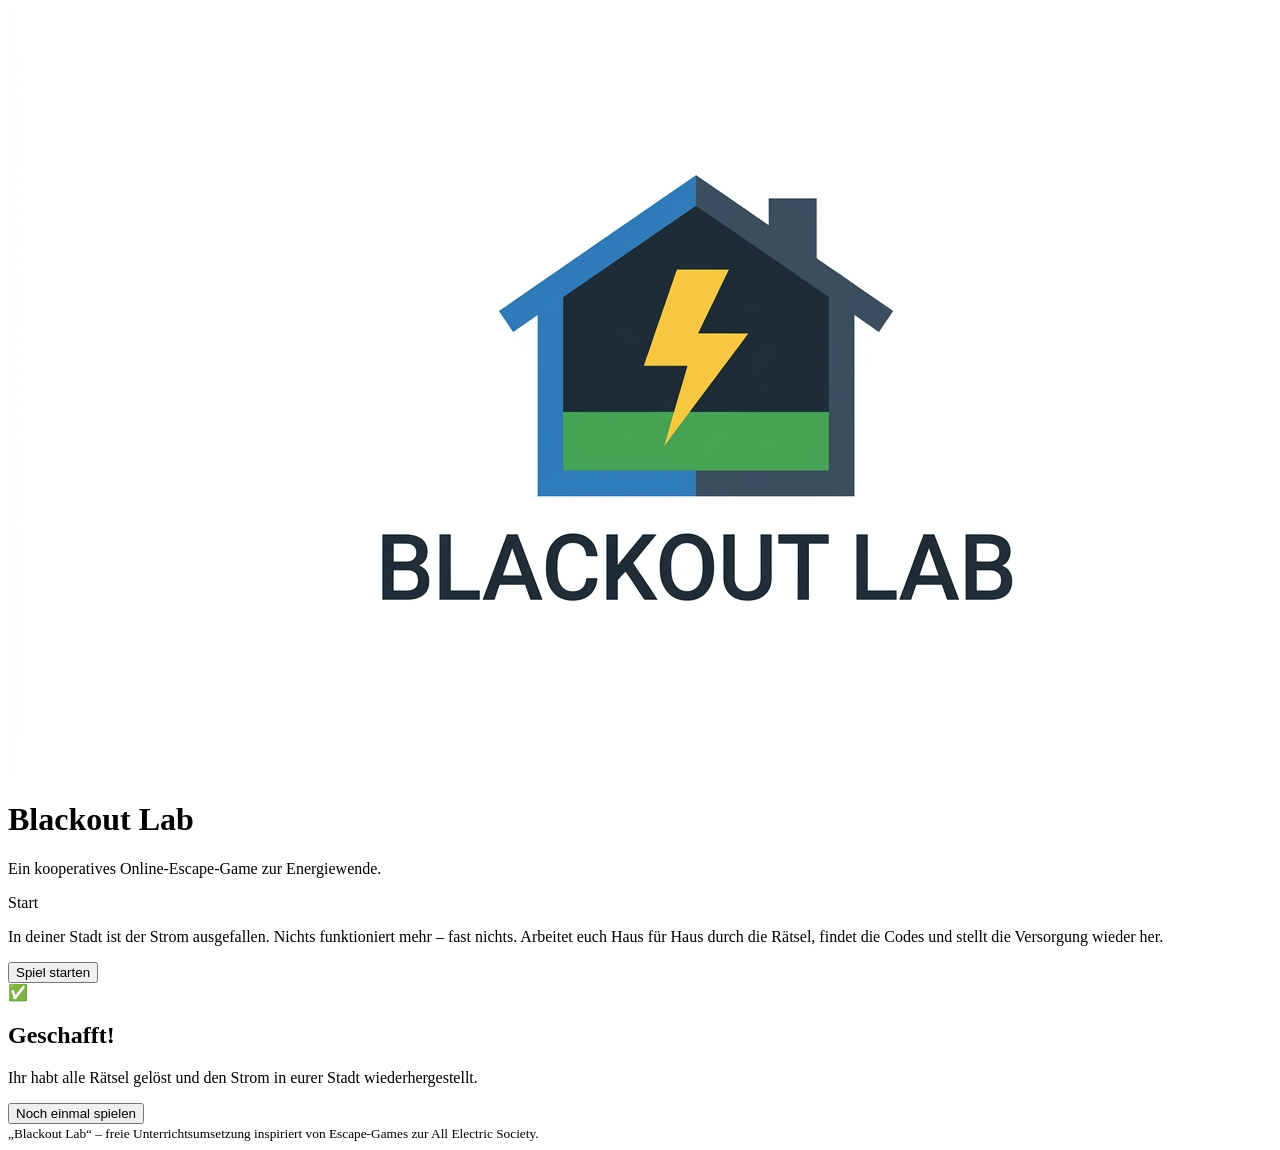
==== index.html @ 2bf0f6a9 "Add files via upload" ====
<!doctype html>
<html lang="de">
<head>
  <meta charset="utf-8">
  <title>Blackout Lab</title>
  <meta name="viewport" content="width=device-width, initial-scale=1">
  <link rel="stylesheet" href="css/styles.css">
</head>
<body>
  <header class="app-header">
    <img src="assets/logo.png" alt="Blackout Lab Logo" class="logo">
    <div class="title-block">
      <h1>Blackout Lab</h1>
      <p>Ein kooperatives Online-Escape-Game zur Energiewende.</p>
    </div>
  </header>

  <main id="app">
    <section id="intro" class="card card-house">
      <div class="house-header">
        <span class="house-number">Start</span>
      </div>
      <div class="card-content">
        <p>
          In deiner Stadt ist der Strom ausgefallen. Nichts funktioniert mehr – fast nichts.
          Arbeitet euch Haus für Haus durch die Rätsel, findet die Codes und stellt die
          Versorgung wieder her.
        </p>
        <button id="btn-start" class="btn primary">Spiel starten</button>
      </div>
    </section>

    <section id="level-container"></section>

    <section id="outro" class="card card-house hidden">
      <div class="house-header">
        <span class="house-number">✅</span>
      </div>
      <div class="card-content">
        <h2>Geschafft!</h2>
        <p id="outro-text">
          Ihr habt alle Rätsel gelöst und den Strom in eurer Stadt wiederhergestellt.
        </p>
        <button id="btn-restart" class="btn">Noch einmal spielen</button>
      </div>
    </section>
  </main>

  <footer class="app-footer">
    <small>
      „Blackout Lab“ – freie Unterrichtsumsetzung inspiriert von Escape-Games zur
      All Electric Society.
    </small>
  </footer>

  <script src="js/game.js"></script>
</body>
</html>
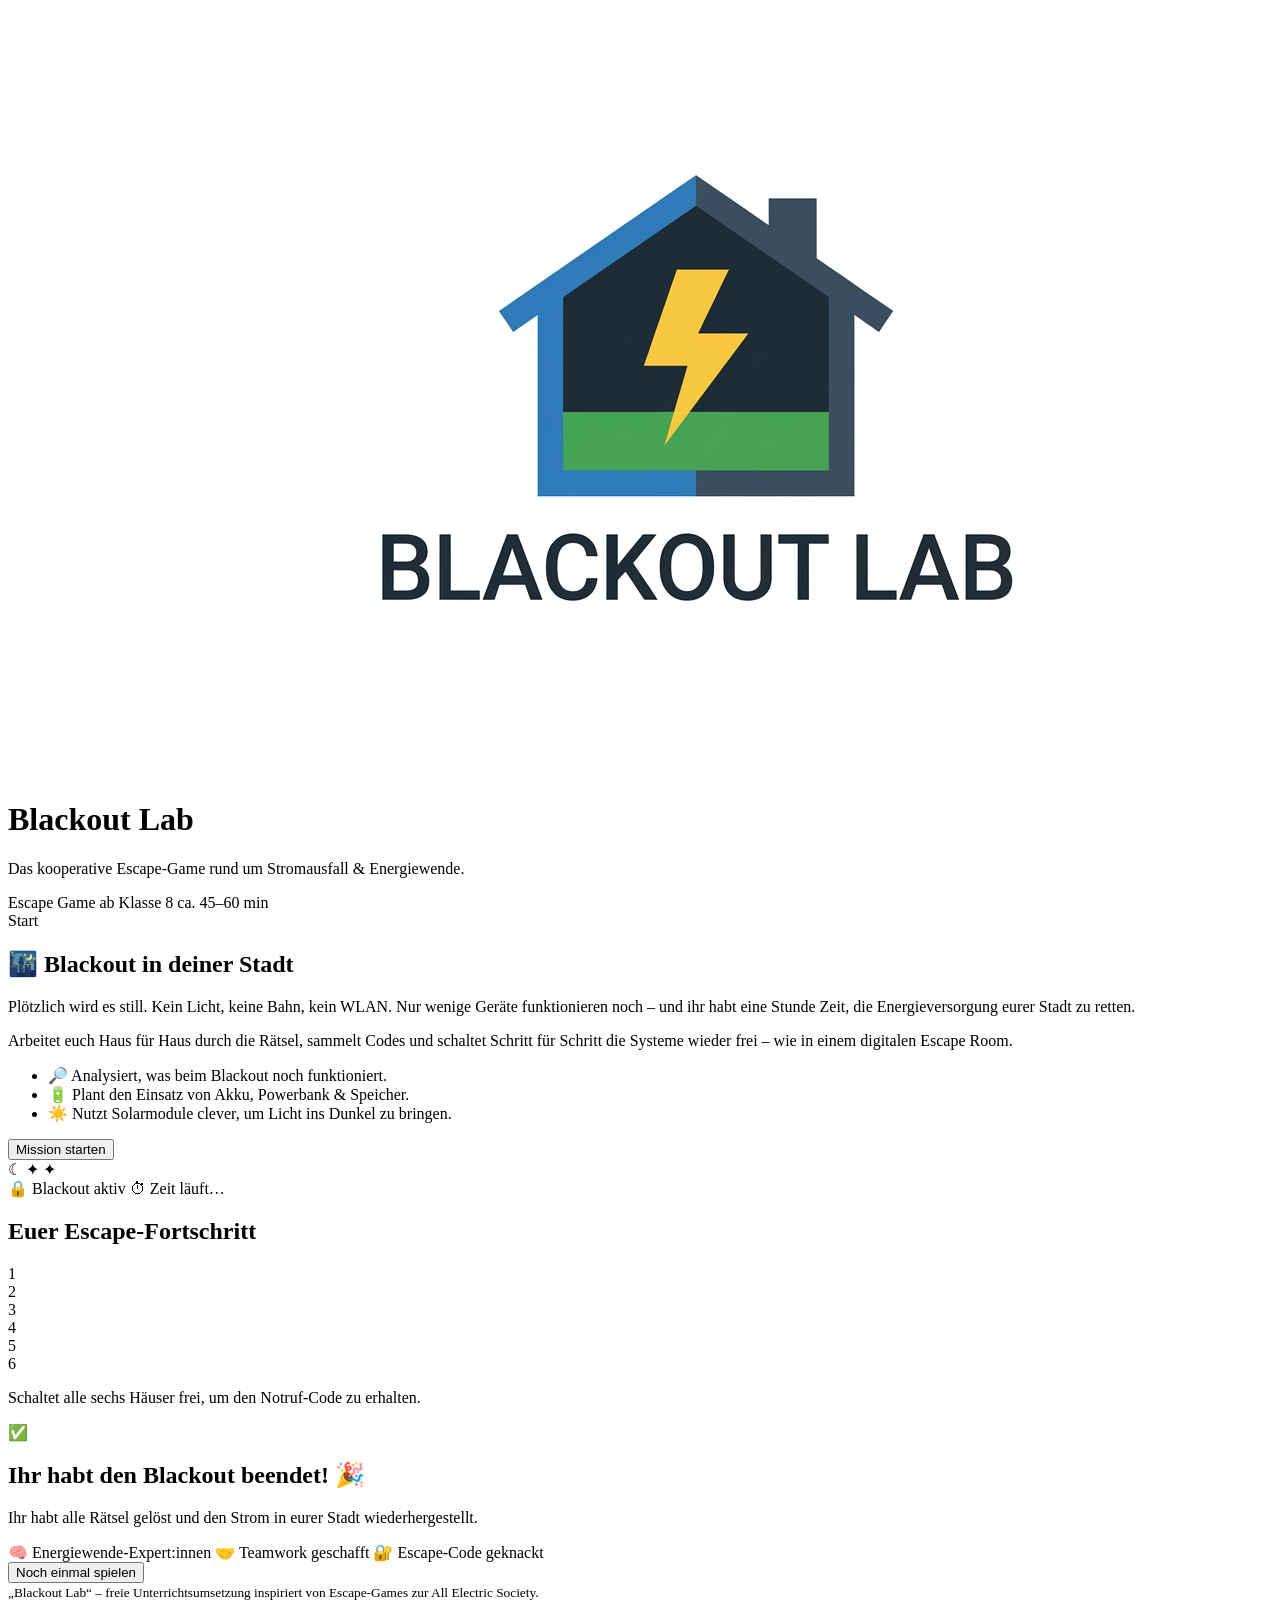
==== commit 91708dfa: "Rename index (1).html to index.html" ====
--- a/index.html
+++ b/index.html
@@ -8,39 +8,98 @@
 </head>
 <body>
   <header class="app-header">
-    <img src="assets/logo.png" alt="Blackout Lab Logo" class="logo">
-    <div class="title-block">
-      <h1>Blackout Lab</h1>
-      <p>Ein kooperatives Online-Escape-Game zur Energiewende.</p>
+    <div class="brand">
+      <img src="assets/logo.png" alt="Blackout Lab Logo" class="logo">
+      <div class="title-block">
+        <h1>Blackout Lab</h1>
+        <p>Das kooperative Escape-Game rund um Stromausfall & Energiewende.</p>
+      </div>
     </div>
+    <nav class="top-nav">
+      <span class="nav-pill">Escape Game</span>
+      <span class="nav-pill">ab Klasse 8</span>
+      <span class="nav-pill">ca. 45–60 min</span>
+    </nav>
   </header>
 
   <main id="app">
-    <section id="intro" class="card card-house">
+    <section id="intro" class="card card-house intro-card">
       <div class="house-header">
         <span class="house-number">Start</span>
       </div>
-      <div class="card-content">
-        <p>
-          In deiner Stadt ist der Strom ausgefallen. Nichts funktioniert mehr – fast nichts.
-          Arbeitet euch Haus für Haus durch die Rätsel, findet die Codes und stellt die
-          Versorgung wieder her.
-        </p>
-        <button id="btn-start" class="btn primary">Spiel starten</button>
+      <div class="card-content intro-layout">
+        <div class="intro-text">
+          <h2>🌃 Blackout in deiner Stadt</h2>
+          <p>
+            Plötzlich wird es still. Kein Licht, keine Bahn, kein WLAN. Nur wenige Geräte
+            funktionieren noch – und ihr habt eine Stunde Zeit, die Energieversorgung
+            eurer Stadt zu retten.
+          </p>
+          <p>
+            Arbeitet euch Haus für Haus durch die Rätsel, sammelt Codes und schaltet
+            Schritt für Schritt die Systeme wieder frei – wie in einem digitalen
+            Escape Room.
+          </p>
+          <ul class="intro-list">
+            <li>🔎 Analysiert, was beim Blackout noch funktioniert.</li>
+            <li>🔋 Plant den Einsatz von Akku, Powerbank & Speicher.</li>
+            <li>☀️ Nutzt Solarmodule clever, um Licht ins Dunkel zu bringen.</li>
+          </ul>
+          <button id="btn-start" class="btn primary btn-large">Mission starten</button>
+        </div>
+        <div class="intro-visual">
+          <div class="city-card">
+            <div class="city-sky">
+              <span class="city-moon">☾</span>
+              <span class="city-star">✦</span>
+              <span class="city-star">✦</span>
+            </div>
+            <div class="city-buildings">
+              <div class="building building-dark"></div>
+              <div class="building building-signal"></div>
+              <div class="building building-lit"></div>
+            </div>
+            <div class="city-status">
+              <span class="status-chip status-danger">🔒 Blackout aktiv</span>
+              <span class="status-chip status-warning">⏱ Zeit läuft…</span>
+            </div>
+          </div>
+        </div>
       </div>
+    </section>
+
+    <section class="card progress-card">
+      <h2 class="progress-title">Euer Escape-Fortschritt</h2>
+      <div id="progress-bar" class="progress-bar">
+        <div class="progress-line"></div>
+        <div class="progress-steps">
+          <div class="progress-step" data-step="1">1</div>
+          <div class="progress-step" data-step="2">2</div>
+          <div class="progress-step" data-step="3">3</div>
+          <div class="progress-step" data-step="4">4</div>
+          <div class="progress-step" data-step="5">5</div>
+          <div class="progress-step" data-step="6">6</div>
+        </div>
+      </div>
+      <p class="progress-hint">Schaltet alle sechs H&auml;user frei, um den Notruf-Code zu erhalten.</p>
     </section>
 
     <section id="level-container"></section>
 
-    <section id="outro" class="card card-house hidden">
+    <section id="outro" class="card card-house hidden outro-card">
       <div class="house-header">
         <span class="house-number">✅</span>
       </div>
       <div class="card-content">
-        <h2>Geschafft!</h2>
+        <h2>Ihr habt den Blackout beendet! 🎉</h2>
         <p id="outro-text">
           Ihr habt alle Rätsel gelöst und den Strom in eurer Stadt wiederhergestellt.
         </p>
+        <div class="outro-badges">
+          <span class="badge">🧠 Energiewende-Expert:innen</span>
+          <span class="badge">🤝 Teamwork geschafft</span>
+          <span class="badge">🔐 Escape-Code geknackt</span>
+        </div>
         <button id="btn-restart" class="btn">Noch einmal spielen</button>
       </div>
     </section>
@@ -48,8 +107,7 @@
 
   <footer class="app-footer">
     <small>
-      „Blackout Lab“ – freie Unterrichtsumsetzung inspiriert von Escape-Games zur
-      All Electric Society.
+      „Blackout Lab“ – freie Unterrichtsumsetzung inspiriert von Escape-Games zur All Electric Society.
     </small>
   </footer>
 
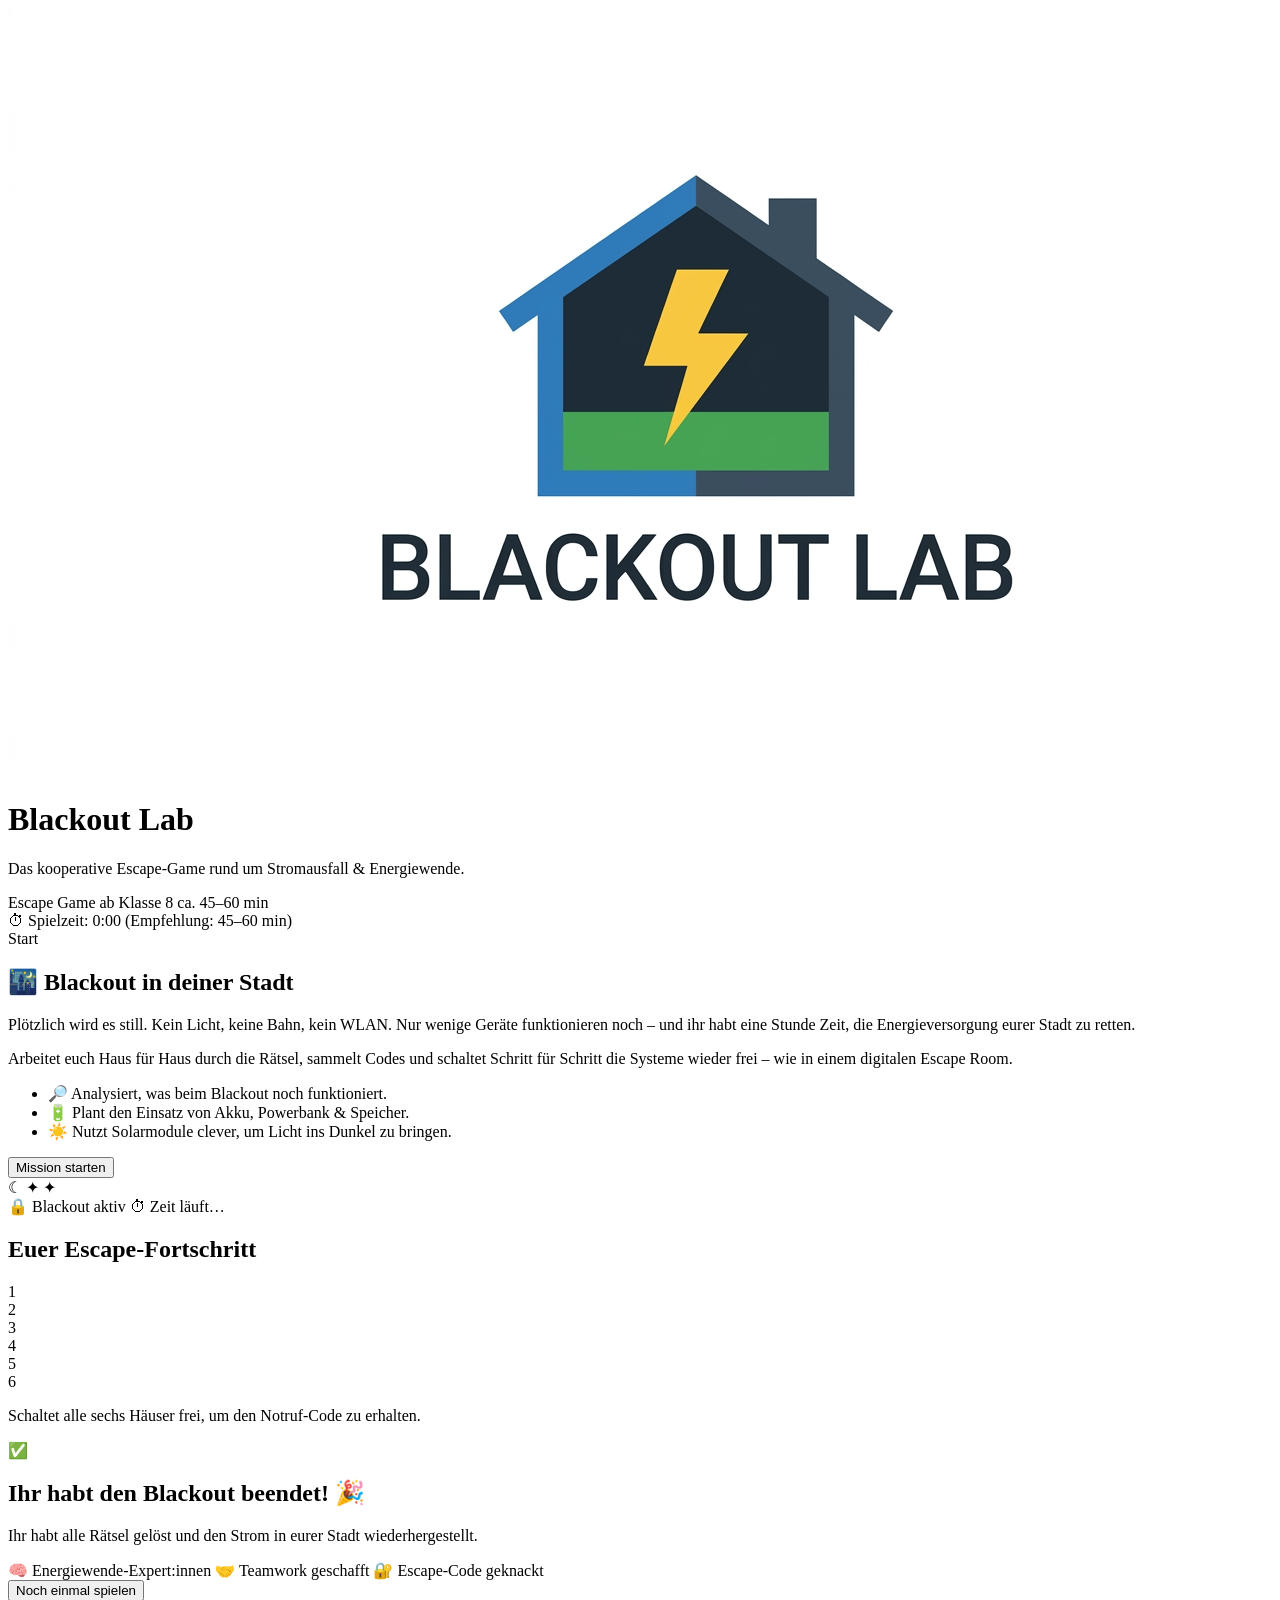
==== commit 3900e7da: "Add files via upload" ====
--- a/index.html
+++ b/index.html
@@ -9,7 +9,7 @@
 <body>
   <header class="app-header">
     <div class="brand">
-      <img src="assets/logo.png" alt="Blackout Lab Logo" class="logo">
+      <img src="assets/logo.png" alt="Logo des Online-Escape-Games Blackout Lab" class="logo">
       <div class="title-block">
         <h1>Blackout Lab</h1>
         <p>Das kooperative Escape-Game rund um Stromausfall & Energiewende.</p>
@@ -20,6 +20,11 @@
       <span class="nav-pill">ab Klasse 8</span>
       <span class="nav-pill">ca. 45–60 min</span>
     </nav>
+    <div class="time-info" aria-label="Spielzeit">
+      <span class="time-label">⏱ Spielzeit:</span>
+      <span id="time-display" class="time-value">0:00</span>
+      <span class="time-hint">(Empfehlung: 45–60 min)</span>
+    </div>
   </header>
 
   <main id="app">
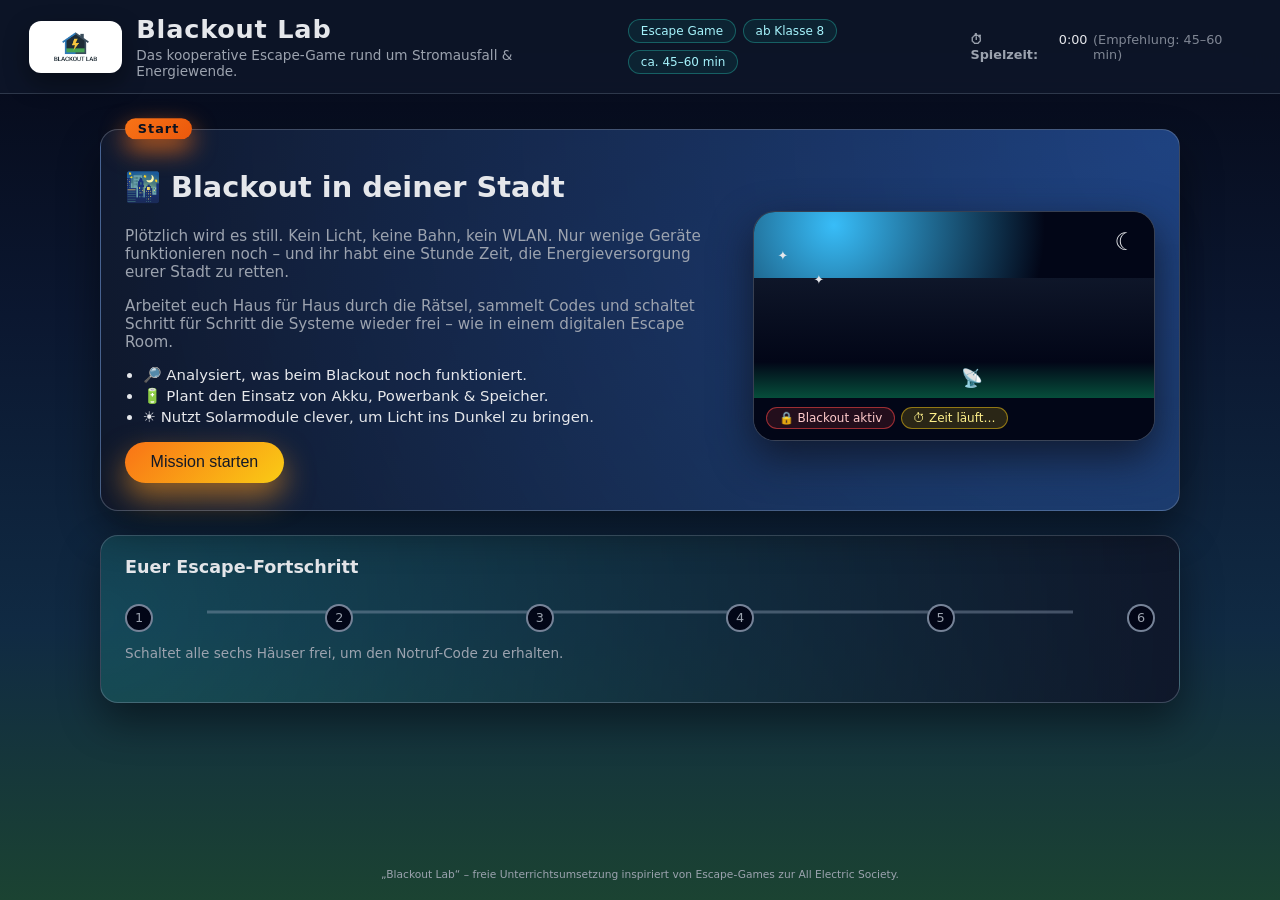
==== commit 89584407: "fix: resolve all identified bugs and quality issues in Blackout Lab Agent-Logs-Url: https://github.c" ====
--- a/index.html
+++ b/index.html
@@ -3,6 +3,7 @@
 <head>
   <meta charset="utf-8">
   <title>Blackout Lab</title>
+  <meta name="description" content="Blackout Lab – kooperatives Browser-Escape-Game zur Energiewende für den Unterricht ab Klasse 8.">
   <meta name="viewport" content="width=device-width, initial-scale=1">
   <link rel="stylesheet" href="css/styles.css">
 </head>
@@ -77,13 +78,13 @@
       <h2 class="progress-title">Euer Escape-Fortschritt</h2>
       <div id="progress-bar" class="progress-bar">
         <div class="progress-line"></div>
-        <div class="progress-steps">
-          <div class="progress-step" data-step="1">1</div>
-          <div class="progress-step" data-step="2">2</div>
-          <div class="progress-step" data-step="3">3</div>
-          <div class="progress-step" data-step="4">4</div>
-          <div class="progress-step" data-step="5">5</div>
-          <div class="progress-step" data-step="6">6</div>
+        <div class="progress-steps" role="list" aria-label="Spielfortschritt">
+          <div class="progress-step" role="listitem" aria-label="Haus 1" data-step="1">1</div>
+          <div class="progress-step" role="listitem" aria-label="Haus 2" data-step="2">2</div>
+          <div class="progress-step" role="listitem" aria-label="Haus 3" data-step="3">3</div>
+          <div class="progress-step" role="listitem" aria-label="Haus 4" data-step="4">4</div>
+          <div class="progress-step" role="listitem" aria-label="Haus 5" data-step="5">5</div>
+          <div class="progress-step" role="listitem" aria-label="Haus 6" data-step="6">6</div>
         </div>
       </div>
       <p class="progress-hint">Schaltet alle sechs H&auml;user frei, um den Notruf-Code zu erhalten.</p>
--- a/css/styles.css
+++ b/css/styles.css
@@ -0,0 +1,551 @@
+ :root {
+  --bg-sky: #050816;
+  --bg-sky-grad: linear-gradient(180deg, #050816 0%, #0b1730 35%, #102a43 70%, #1b4332 100%);
+  --bg-grass: #1b4332;
+  --house-border: #1f2937;
+  --house-roof: #111827;
+  --accent: #f59e0b;
+  --accent-soft: rgba(245, 158, 11, 0.18);
+  --accent-dark: #d97706;
+  --text-main: #e5e7eb;
+  --text-muted: #9ca3af;
+  --card-width: min(1080px, 100%);
+  --shadow-soft: 0 18px 40px rgba(0,0,0,0.45);
+  --radius: 18px;
+  --font: system-ui, -apple-system, BlinkMacSystemFont, 'Segoe UI', sans-serif;
+}
+
+*, *::before, *::after {
+  box-sizing: border-box;
+}
+
+body {
+  margin: 0;
+  font-family: var(--font);
+  color: var(--text-main);
+  background: var(--bg-sky-grad);
+  min-height: 100vh;
+  display: flex;
+  flex-direction: column;
+}
+
+.app-header {
+  display: flex;
+  justify-content: space-between;
+  align-items: center;
+  gap: 1.5rem;
+  padding: 0.9rem 1.8rem;
+  backdrop-filter: blur(14px);
+  background: rgba(15, 23, 42, 0.85);
+  border-bottom: 1px solid rgba(148, 163, 184, 0.25);
+  position: sticky;
+  top: 0;
+  z-index: 20;
+}
+
+.brand {
+  display: flex;
+  align-items: center;
+  gap: 0.9rem;
+}
+
+.logo {
+  height: 52px;
+  width: auto;
+  border-radius: 12px;
+  box-shadow: 0 10px 25px rgba(0,0,0,0.4);
+}
+
+.title-block h1 {
+  margin: 0;
+  font-size: 1.6rem;
+  letter-spacing: 0.03em;
+}
+
+.title-block p {
+  margin: 0.15rem 0 0;
+  color: var(--text-muted);
+  font-size: 0.85rem;
+}
+
+.top-nav {
+  display: flex;
+  flex-wrap: wrap;
+  gap: 0.4rem;
+}
+
+.nav-pill {
+  border-radius: 999px;
+  padding: 0.25rem 0.75rem;
+  font-size: 0.75rem;
+  background: rgba(15, 118, 110, 0.16);
+  border: 1px solid rgba(45, 212, 191, 0.35);
+  color: #a5f3fc;
+}
+
+#app {
+  flex: 1;
+  display: flex;
+  flex-direction: column;
+  align-items: center;
+  padding: 1.4rem 0.8rem 2.2rem;
+}
+
+.card {
+  background: radial-gradient(circle at top left, rgba(59, 130, 246, 0.3), rgba(15, 23, 42, 0.96));
+  border-radius: var(--radius);
+  box-shadow: var(--shadow-soft);
+  padding: 1.3rem 1.5rem 1.7rem;
+  margin: 0.75rem 0;
+  width: var(--card-width);
+  border: 1px solid rgba(148, 163, 184, 0.35);
+}
+
+.card-house {
+  position: relative;
+  padding-top: 2.5rem;
+}
+
+.house-header {
+  position: absolute;
+  top: 0;
+  left: 1.5rem;
+  transform: translateY(-55%);
+  background: linear-gradient(135deg, #f97316, #ea580c);
+  padding: 0.2rem 0.8rem;
+  border-radius: 999px;
+  color: #0b1120;
+  font-weight: 700;
+  font-size: 0.8rem;
+  box-shadow: 0 10px 25px rgba(248, 113, 22, 0.8);
+}
+
+.house-number {
+  letter-spacing: 0.08em;
+}
+
+.card-content h2 {
+  margin-top: 0;
+}
+
+.intro-card {
+  background: radial-gradient(circle at top right, rgba(59, 130, 246, 0.45), rgba(15, 23, 42, 0.98));
+}
+
+.intro-layout {
+  display: grid;
+  grid-template-columns: minmax(0, 3fr) minmax(0, 2fr);
+  gap: 1.5rem;
+  align-items: center;
+}
+
+.intro-text h2 {
+  font-size: 1.8rem;
+}
+
+.intro-text p {
+  color: var(--text-muted);
+  font-size: 0.95rem;
+}
+
+.intro-list {
+  padding-left: 1.1rem;
+  margin: 0.6rem 0 0.4rem;
+  color: var(--text-main);
+  font-size: 0.93rem;
+}
+
+.intro-list li + li {
+  margin-top: 0.2rem;
+}
+
+.city-card {
+  border-radius: 22px;
+  overflow: hidden;
+  background: radial-gradient(circle at top, #0f172a, #020617);
+  border: 1px solid rgba(148, 163, 184, 0.35);
+  box-shadow: 0 16px 40px rgba(15, 23, 42, 0.9);
+  display: flex;
+  flex-direction: column;
+  min-height: 230px;
+}
+
+.city-sky {
+  flex: 2;
+  background: radial-gradient(circle at 20% 20%, #38bdf8, #020617 65%);
+  position: relative;
+}
+
+.city-moon {
+  position: absolute;
+  top: 16px;
+  right: 18px;
+  font-size: 1.5rem;
+}
+
+.city-star {
+  position: absolute;
+  top: 36px;
+  left: 24px;
+  font-size: 0.8rem;
+  color: #e5e7eb;
+}
+
+.city-star:nth-of-type(2) {
+  top: 60px;
+  left: 60px;
+}
+
+.city-buildings {
+  flex: 3;
+  display: flex;
+  align-items: flex-end;
+  justify-content: space-around;
+  padding: 0.6rem 0.9rem 0.8rem;
+  background: linear-gradient(180deg, rgba(15, 23, 42, 0.9), #020617 70%, #064e3b 100%);
+}
+
+.building {
+  border-radius: 6px 6px 3px 3px;
+  width: 18%;
+  background: linear-gradient(180deg, #1f2937, #020617);
+  position: relative;
+}
+
+.building::before {
+  content: "";
+  position: absolute;
+  inset: 16% 18%;
+  border-radius: 3px;
+  background-image:
+    radial-gradient(circle at 15% 15%, rgba(248, 250, 252, 0.2) 0, transparent 45%),
+    radial-gradient(circle at 70% 40%, rgba(248, 250, 252, 0.12) 0, transparent 50%);
+}
+
+.building-dark::before {
+  opacity: 0.15;
+}
+
+.building-signal::after {
+  content: "📡";
+  position: absolute;
+  top: -18px;
+  right: 4px;
+  font-size: 1.1rem;
+}
+
+.building-lit::before {
+  background-image:
+    radial-gradient(circle at 18% 20%, rgba(250, 204, 21, 0.8) 0, transparent 55%),
+    radial-gradient(circle at 70% 70%, rgba(250, 204, 21, 0.7) 0, transparent 55%);
+}
+
+.city-status {
+  padding: 0.55rem 0.8rem 0.7rem;
+  display: flex;
+  gap: 0.4rem;
+  flex-wrap: wrap;
+  background: #020617;
+}
+
+.status-chip {
+  border-radius: 999px;
+  padding: 0.18rem 0.7rem;
+  font-size: 0.75rem;
+}
+
+.status-danger {
+  background: rgba(239, 68, 68, 0.14);
+  color: #fecaca;
+  border: 1px solid rgba(239, 68, 68, 0.6);
+}
+
+.status-warning {
+  background: rgba(250, 204, 21, 0.16);
+  color: #fef08a;
+  border: 1px solid rgba(250, 204, 21, 0.5);
+}
+
+.progress-card {
+  background: radial-gradient(circle at left, rgba(45, 212, 191, 0.18), rgba(15, 23, 42, 0.98));
+}
+
+.progress-title {
+  margin-top: 0;
+  font-size: 1.1rem;
+}
+
+.progress-bar {
+  position: relative;
+  margin-top: 0.7rem;
+  padding-top: 0.8rem;
+}
+
+.progress-line {
+  position: absolute;
+  top: 50%;
+  left: 8%;
+  right: 8%;
+  height: 3px;
+  background: rgba(148, 163, 184, 0.4);
+  transform: translateY(-50%);
+}
+
+.progress-steps {
+  display: flex;
+  justify-content: space-between;
+  position: relative;
+  z-index: 1;
+}
+
+.progress-step {
+  width: 28px;
+  height: 28px;
+  border-radius: 999px;
+  display: flex;
+  align-items: center;
+  justify-content: center;
+  background: #020617;
+  border: 2px solid rgba(148, 163, 184, 0.8);
+  font-size: 0.8rem;
+  color: var(--text-muted);
+}
+
+.progress-step.active {
+  background: var(--accent);
+  border-color: #fbbf24;
+  color: #111827;
+  box-shadow: 0 0 0 6px var(--accent-soft);
+}
+
+.progress-step.done {
+  background: #22c55e;
+  border-color: #4ade80;
+  color: #022c22;
+}
+
+.progress-hint {
+  margin-top: 0.8rem;
+  font-size: 0.85rem;
+  color: var(--text-muted);
+}
+
+.btn {
+  border: none;
+  border-radius: 999px;
+  padding: 0.6rem 1.2rem;
+  font-size: 0.95rem;
+  cursor: pointer;
+  background: rgba(148, 163, 184, 0.2);
+  color: #f9fafb;
+  margin-top: 0.6rem;
+  transition: transform 0.08s ease-out, box-shadow 0.1s ease-out, background 0.1s;
+}
+
+.btn-large {
+  padding: 0.7rem 1.6rem;
+  font-size: 1rem;
+}
+
+.btn.primary {
+  background: linear-gradient(135deg, #f97316, #facc15);
+  color: #111827;
+  box-shadow: 0 14px 30px rgba(248, 150, 30, 0.6);
+}
+
+.btn:hover {
+  transform: translateY(-1px);
+  box-shadow: 0 20px 40px rgba(15, 23, 42, 0.5);
+}
+
+.btn:active {
+  transform: translateY(0px) scale(0.98);
+  box-shadow: 0 6px 16px rgba(0,0,0,0.7);
+}
+
+.btn:disabled {
+  opacity: 0.6;
+  cursor: default;
+  box-shadow: none;
+}
+
+.pill {
+  display: inline-block;
+  padding: 0.18rem 0.6rem;
+  border-radius: 999px;
+  background: rgba(15, 23, 42, 0.9);
+  font-size: 0.82rem;
+  margin-right: 0.25rem;
+  border: 1px solid rgba(148, 163, 184, 0.5);
+}
+
+.grid {
+  display: grid;
+  gap: 0.7rem;
+}
+
+.grid-4 {
+  grid-template-columns: repeat(auto-fit, minmax(140px, 1fr));
+}
+
+.option-card {
+  border: 1px solid rgba(148, 163, 184, 0.5);
+  border-radius: 14px;
+  padding: 0.7rem 0.8rem;
+  cursor: pointer;
+  background: radial-gradient(circle at top, rgba(31, 41, 55, 0.9), rgba(15, 23, 42, 0.95));
+  min-height: 80px;
+  display: flex;
+  flex-direction: column;
+  justify-content: space-between;
+  transition: border-color 0.12s, box-shadow 0.12s, transform 0.08s;
+}
+
+.option-card:focus {
+  outline: 2px solid var(--accent);
+  outline-offset: 2px;
+}
+
+.option-card:hover {
+  transform: translateY(-1px);
+  box-shadow: 0 14px 28px rgba(15, 23, 42, 0.7);
+}
+
+.option-card.selected {
+  border-color: var(--accent);
+  box-shadow: 0 0 0 2px var(--accent-soft), 0 14px 32px rgba(248, 150, 30, 0.7);
+}
+
+.option-title {
+  font-weight: 600;
+  margin-bottom: 0.25rem;
+}
+
+.option-desc {
+  font-size: 0.82rem;
+  color: var(--text-muted);
+}
+
+.feedback {
+  margin-top: 0.7rem;
+  font-weight: 600;
+  font-size: 0.92rem;
+}
+
+.feedback.ok {
+  color: #4ade80;
+}
+
+.feedback.error {
+  color: #fca5a5;
+}
+
+.hidden {
+  display: none !important;
+}
+
+.number-grid {
+  display: grid;
+  grid-template-columns: repeat(10, 1fr);
+  gap: 2px;
+  margin-top: 0.9rem;
+}
+
+.number-cell {
+  border: 1px solid rgba(148, 163, 184, 0.4);
+  padding: 0.3rem 0;
+  text-align: center;
+  font-size: 0.9rem;
+  cursor: pointer;
+  user-select: none;
+  background: rgba(15, 23, 42, 0.9);
+  color: var(--text-main);
+  min-width: 26px;
+}
+
+.number-cell.marked {
+  background: #fbbf24;
+  color: #1f2937;
+}
+
+.outro-badges {
+  display: flex;
+  flex-wrap: wrap;
+  gap: 0.4rem;
+  margin: 0.8rem 0 0.3rem;
+}
+
+.badge {
+  border-radius: 999px;
+  border: 1px solid rgba(148, 163, 184, 0.7);
+  padding: 0.2rem 0.7rem;
+  font-size: 0.82rem;
+  background: rgba(15, 23, 42, 0.9);
+}
+
+.app-footer {
+  padding: 0.7rem 1.5rem 1.2rem;
+  background: transparent;
+  font-size: 0.8rem;
+  color: var(--text-muted);
+  text-align: center;
+}
+
+@media (max-width: 768px) {
+  .app-header {
+    flex-direction: column;
+    align-items: flex-start;
+  }
+
+  .intro-layout {
+    grid-template-columns: minmax(0, 1fr);
+  }
+
+  .house-header {
+    left: 1.1rem;
+  }
+}
+
+.time-info {
+  display: flex;
+  align-items: baseline;
+  gap: 0.35rem;
+  color: var(--text-muted);
+  font-size: 0.8rem;
+}
+
+.time-label {
+  font-weight: 600;
+}
+
+.time-value {
+  font-variant-numeric: tabular-nums;
+  color: #e5e7eb;
+}
+
+.time-hint {
+  opacity: 0.8;
+}
+
+.quiz-inputs {
+  margin-top: 0.5rem;
+  display: flex;
+  flex-wrap: wrap;
+  gap: 0.5rem;
+}
+
+.quiz-input {
+  padding: 0.35rem 0.6rem;
+  border-radius: 8px;
+  border: 1px solid rgba(148, 163, 184, 0.5);
+  background: rgba(15, 23, 42, 0.9);
+  color: var(--text-main);
+  font-size: 0.95rem;
+  width: 8rem;
+}
+
+.quiz-input:focus {
+  outline: 2px solid var(--accent);
+  outline-offset: 2px;
+  border-color: var(--accent);
+}
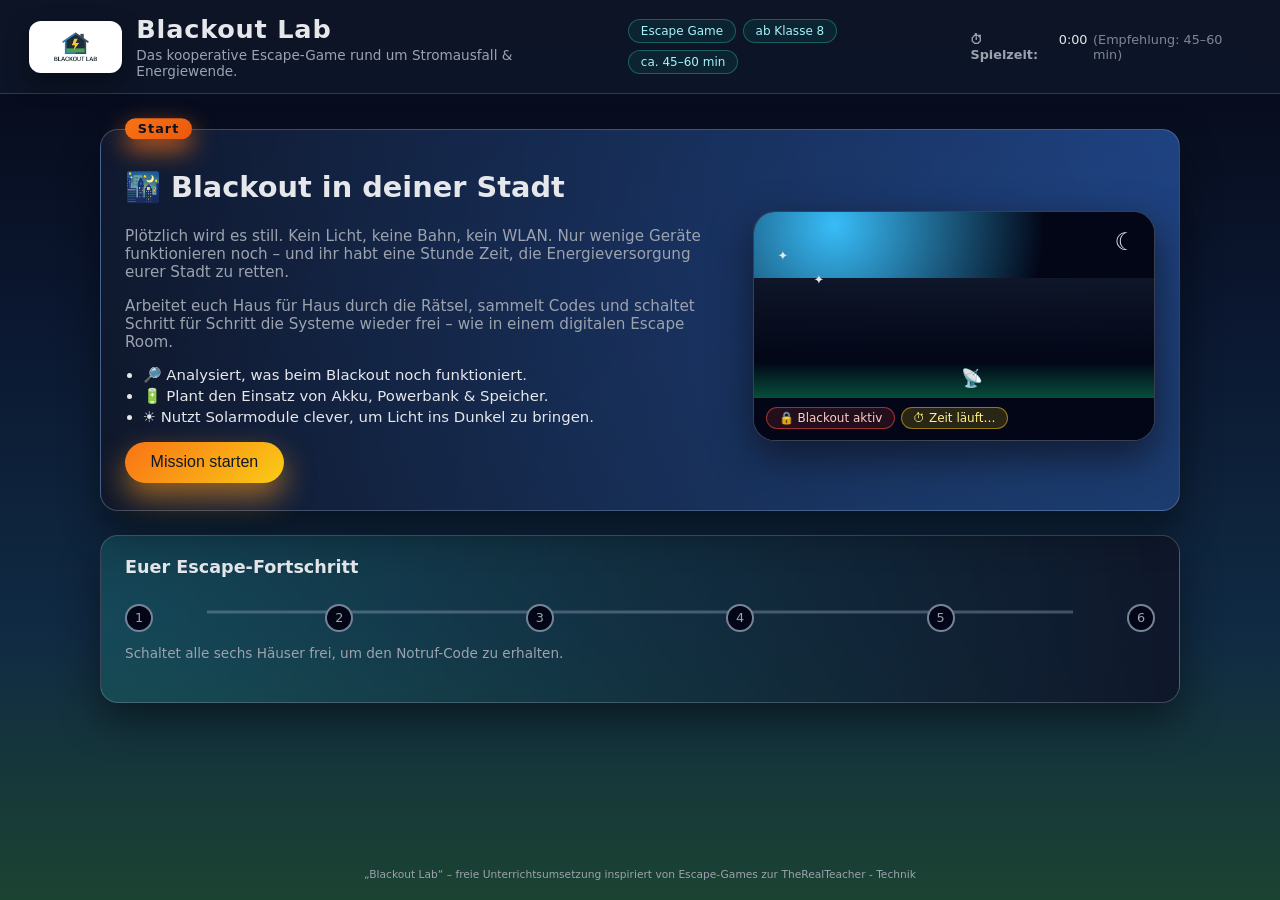
==== commit 5e6290f3: "Replace 'All Electric Society.' with 'TheRealTeacher - Technik' everywhere Agent-Logs-Url: https://g" ====
--- a/index.html
+++ b/index.html
@@ -113,7 +113,7 @@
 
   <footer class="app-footer">
     <small>
-      „Blackout Lab“ – freie Unterrichtsumsetzung inspiriert von Escape-Games zur All Electric Society.
+      „Blackout Lab“ – freie Unterrichtsumsetzung inspiriert von Escape-Games zur TheRealTeacher - Technik
     </small>
   </footer>
 
